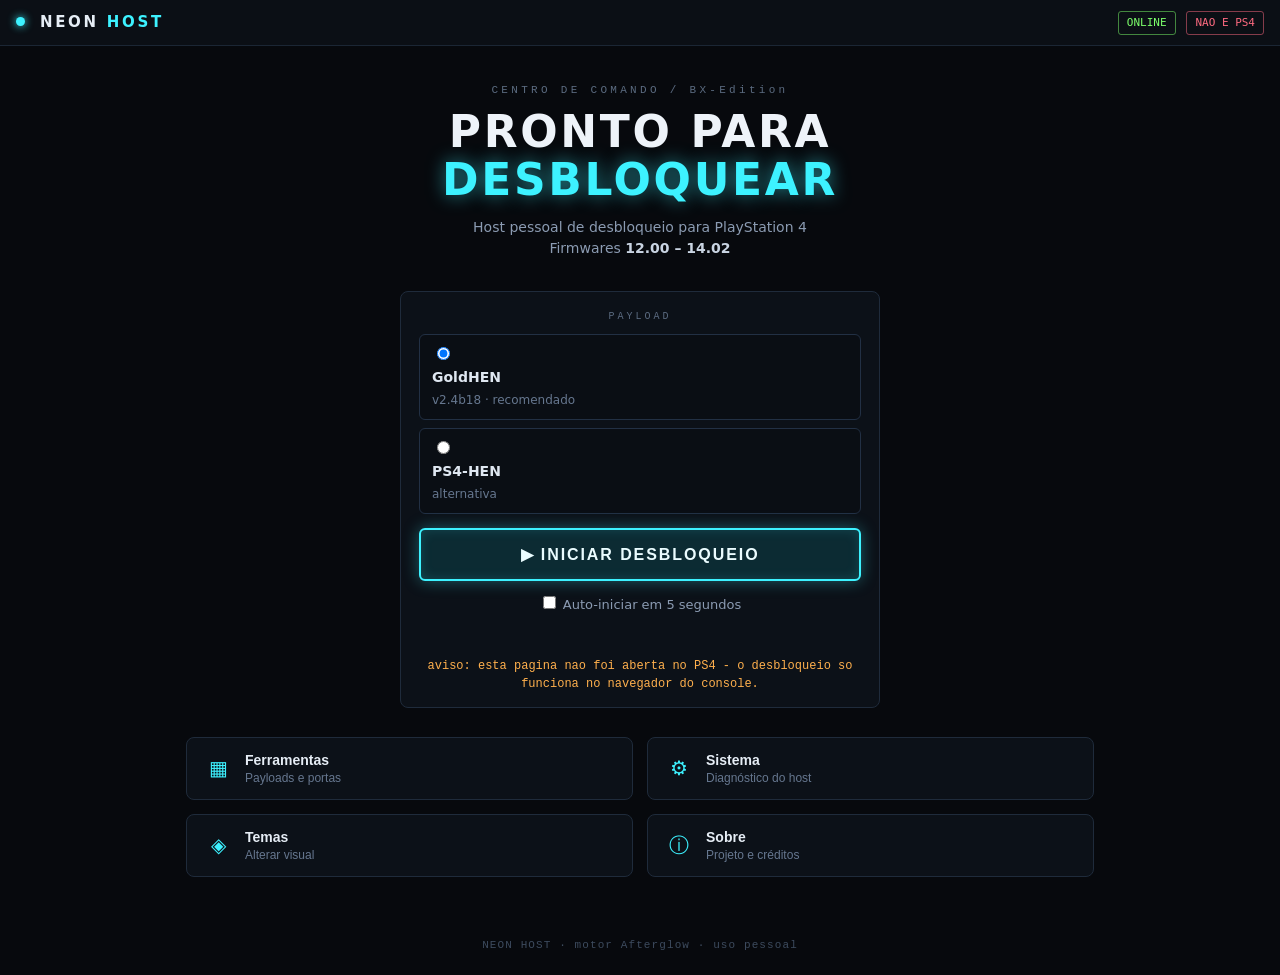
==== index.html @ 9de736a9 "NEON HOST: painel de desbloqueio PS4 (motor Afterglow, FW 12.00-14.02)" ====
<!doctype html>
<html lang="pt-BR" manifest="cache.appcache">
  <head>
    <meta charset="utf-8" />
    <meta name="viewport" content="width=device-width,initial-scale=1" />
    <title>NEON HOST — PS4</title>
    <link rel="icon" href="data:," />
    <link rel="stylesheet" href="dashboard.css" />
  </head>
  <body data-theme="neon">
    <!-- ================= TOPO ================= -->
    <header class="topbar">
      <div class="brand"><span class="dot"></span> NEON <b>HOST</b></div>
      <div class="badges">
        <span id="netBadge" class="badge">…</span>
        <span id="fwBadge" class="badge">…</span>
      </div>
    </header>

    <main id="main">
      <!-- ================= HOME ================= -->
      <section id="page-home" class="page active">
        <div class="hero">
          <p class="kicker">CENTRO DE COMANDO / BX-Edition</p>
          <h1>PRONTO PARA<br /><span class="glow">DESBLOQUEAR</span></h1>
          <p class="sub">Host pessoal de desbloqueio para PlayStation 4<br />Firmwares <b>12.00 &ndash; 14.02</b></p>
        </div>

        <div class="start-card">
          <p class="card-label">PAYLOAD</p>
          <div class="payload-pick">
            <label class="opt">
              <input type="radio" name="payload" value="goldhen" checked />
              <span class="opt-body"><b>GoldHEN</b><small>v2.4b18 &middot; recomendado</small></span>
            </label>
            <label class="opt">
              <input type="radio" name="payload" value="hen" />
              <span class="opt-body"><b>PS4-HEN</b><small>alternativa</small></span>
            </label>
          </div>

          <button id="startBtn" class="btn-start" type="button">&#9654; INICIAR DESBLOQUEIO</button>

          <label class="auto-line">
            <input type="checkbox" id="autoChk" />
            <span>Auto-iniciar em 5 segundos</span>
          </label>
          <p id="countdown" class="note"></p>
          <p id="cacheNote" class="note"></p>
          <p id="startWarn" class="note warn"></p>
        </div>

        <nav class="grid">
          <button class="tile" type="button" data-go="tools">
            <span class="tile-ico">&#9638;</span><span class="tile-txt"><b>Ferramentas</b><small>Payloads e portas</small></span>
          </button>
          <button class="tile" type="button" data-go="system">
            <span class="tile-ico">&#9881;</span><span class="tile-txt"><b>Sistema</b><small>Diagnóstico do host</small></span>
          </button>
          <button class="tile" type="button" data-go="theme">
            <span class="tile-ico">&#9672;</span><span class="tile-txt"><b>Temas</b><small>Alterar visual</small></span>
          </button>
          <button class="tile" type="button" data-go="about">
            <span class="tile-ico">&#9432;</span><span class="tile-txt"><b>Sobre</b><small>Projeto e créditos</small></span>
          </button>
        </nav>
      </section>

      <!-- ================= FERRAMENTAS ================= -->
      <section id="page-tools" class="page">
        <h2>Ferramentas</h2>
        <div class="list">
          <div class="item">
            <b>&#9654; Iniciar desbloqueio</b>
            <span>Roda a cadeia Afterglow e carrega o HEN escolhido</span>
          </div>
          <div class="item">
            <b>&#128274; Elf Loader &mdash; porta 9021</b>
            <span>Envio de payloads ELF pelo console (local)</span>
          </div>
          <div class="item">
            <b>&#128274; BinLoader &mdash; porta 9090</b>
            <span>Recurso de envio de binários do GoldHEN</span>
          </div>
          <div class="item">
            <b>&#128190; FTP &mdash; porta 2121</b>
            <span>Transferência de arquivos após ativar o GoldHEN</span>
          </div>
          <div class="item">
            <b>&#128230; Instalação de PKG</b>
            <span>Disponível em Configura&ccedil;&otilde;es &rarr; Debug do GoldHEN</span>
          </div>
        </div>
        <p class="hint">As portas s&atilde;o abertas <b>depois</b> que o HEN carrega com sucesso.</p>
        <button class="btn-back" type="button" data-go="home">&larr; Voltar</button>
      </section>

      <!-- ================= SISTEMA ================= -->
      <section id="page-system" class="page">
        <h2>Sistema &mdash; Diagn&oacute;stico</h2>
        <pre id="diag" class="diag">Carregando&hellip;</pre>
        <div class="row">
          <button id="diagRefresh" class="btn-small" type="button">Atualizar</button>
          <button id="diagCopy" class="btn-small" type="button">Copiar relat&oacute;rio</button>
        </div>
        <p class="hint">Relat&oacute;rio local: nada &eacute; enviado automaticamente.</p>
        <button class="btn-back" type="button" data-go="home">&larr; Voltar</button>
      </section>

      <!-- ================= TEMAS ================= -->
      <section id="page-theme" class="page">
        <h2>Temas</h2>
        <div class="theme-list">
          <button class="theme-btn t-neon" type="button" data-theme="neon">
            <span class="swatch"></span> Neon
          </button>
          <button class="theme-btn t-rubi" type="button" data-theme="rubi">
            <span class="swatch"></span> Rubi
          </button>
          <button class="theme-btn t-brasil" type="button" data-theme="brasil">
            <span class="swatch"></span> Brasil
          </button>
        </div>
        <button class="btn-back" type="button" data-go="home">&larr; Voltar</button>
      </section>

      <!-- ================= SOBRE ================= -->
      <section id="page-about" class="page">
        <h2>Sobre</h2>
        <div class="about">
          <p><b>NEON HOST</b> &mdash; painel pessoal de desbloqueio para PS4,
          constru&iacute;do sobre a cadeia de exploit <b>Afterglow</b>.</p>
          <ul class="credits">
            <li><b>Afterglow</b> (WebKit + kernel) &mdash; well0nez &amp; m0zz</li>
            <li><b>raw13g host</b> (base do jb) &mdash; raw13g</li>
            <li><b>GoldHEN</b> &mdash; SiSTRo e equipe</li>
            <li><b>PS4-HEN</b> &mdash; equipe HEN</li>
            <li><b>Licen&ccedil;a:</b> AGPL-3.0 (veja arquivo LICENSE)</li>
          </ul>
          <p class="hint">Uso pessoal no pr&oacute;prio console. N&atilde;o substitui
          o site oficial do Afterglow. Reiniciar o console desativa o
          desbloqueia (semi-tethered).</p>
        </div>
        <button class="btn-back" type="button" data-go="home">&larr; Voltar</button>
      </section>
    </main>

    <footer class="foot">NEON HOST &middot; motor Afterglow &middot; uso pessoal</footer>

    <script src="dashboard.js"></script>
  </body>
</html>
---- dashboard.css ----
/* NEON HOST — dashboard.css
 * Compatível com o WebKit antigo do navegador do PS4:
 * sem CSS Grid, sem flex gap, sem position sticky.
 * Temas por blocos direto (sem CSS custom properties, por seguranca). */

* { box-sizing: border-box; }

html, body {
  margin: 0;
  padding: 0;
  min-height: 100%;
  font: 15px/1.5 "Segoe UI", system-ui, -apple-system, sans-serif;
}

/* ============ TEMA: NEON (padrao) ============ */
body[data-theme="neon"]  { background: #07090d; color: #c9d4e2; }
body[data-theme="neon"]  .glow     { color: #3df2ff; text-shadow: 0 0 18px rgba(61,242,255,.55); }
body[data-theme="neon"]  .dot      { background: #3df2ff; box-shadow: 0 0 8px #3df2ff; }
body[data-theme="neon"]  .btn-start{ background: #0c2b33; border-color: #3df2ff; color: #eafcff;
                                     box-shadow: 0 0 16px rgba(61,242,255,.35), inset 0 0 12px rgba(61,242,255,.15); }
body[data-theme="neon"]  .btn-start:hover { background: #12414d; box-shadow: 0 0 26px rgba(61,242,255,.6); }
body[data-theme="neon"]  .tile:hover      { border-color: #3df2ff; box-shadow: 0 0 14px rgba(61,242,255,.3); }
body[data-theme="neon"]  .tile-ico        { color: #3df2ff; }
body[data-theme="neon"]  h2               { border-left-color: #3df2ff; }
body[data-theme="neon"]  .brand b         { color: #3df2ff; }
body[data-theme="neon"]  .badge.on        { color: #7cff6b; border-color: rgba(124,255,107,.5); }
body[data-theme="neon"]  .badge.fw        { color: #3df2ff; border-color: rgba(61,242,255,.5); }
body[data-theme="neon"]  .badge.bad       { color: #ff6b81; border-color: rgba(255,107,129,.5); }
body[data-theme="neon"]  .theme-btn.sel   { border-color: #3df2ff; color: #3df2ff; }
body[data-theme="neon"]  .t-neon  .swatch { background: #3df2ff; }

/* ============ TEMA: RUBI ============ */
body[data-theme="rubi"]  { background: #0d0709; color: #e2c9cf; }
body[data-theme="rubi"]  .glow     { color: #ff3d6e; text-shadow: 0 0 18px rgba(255,61,110,.55); }
body[data-theme="rubi"]  .dot      { background: #ff3d6e; box-shadow: 0 0 8px #ff3d6e; }
body[data-theme="rubi"]  .btn-start{ background: #33101c; border-color: #ff3d6e; color: #ffeef3;
                                     box-shadow: 0 0 16px rgba(255,61,110,.35), inset 0 0 12px rgba(255,61,110,.15); }
body[data-theme="rubi"]  .btn-start:hover { background: #4d1729; box-shadow: 0 0 26px rgba(255,61,110,.6); }
body[data-theme="rubi"]  .tile:hover      { border-color: #ff3d6e; box-shadow: 0 0 14px rgba(255,61,110,.3); }
body[data-theme="rubi"]  .tile-ico        { color: #ff3d6e; }
body[data-theme="rubi"]  h2               { border-left-color: #ff3d6e; }
body[data-theme="rubi"]  .brand b         { color: #ff3d6e; }
body[data-theme="rubi"]  .badge.on        { color: #7cff6b; border-color: rgba(124,255,107,.5); }
body[data-theme="rubi"]  .badge.fw        { color: #ff3d6e; border-color: rgba(255,61,110,.5); }
body[data-theme="rubi"]  .badge.bad       { color: #ffb04d; border-color: rgba(255,176,77,.5); }
body[data-theme="rubi"]  .theme-btn.sel   { border-color: #ff3d6e; color: #ff3d6e; }
body[data-theme="rubi"]  .t-rubi  .swatch { background: #ff3d6e; }

/* ============ TEMA: BRASIL ============ */
body[data-theme="brasil"] { background: #07100b; color: #cfe2d4; }
body[data-theme="brasil"] .glow     { color: #ffd23f; text-shadow: 0 0 18px rgba(255,210,63,.5); }
body[data-theme="brasil"] .dot      { background: #2ee56b; box-shadow: 0 0 8px #2ee56b; }
body[data-theme="brasil"] .btn-start{ background: #0f2e1a; border-color: #2ee56b; color: #eafff0;
                                     box-shadow: 0 0 16px rgba(46,229,107,.35), inset 0 0 12px rgba(46,229,107,.15); }
body[data-theme="brasil"] .btn-start:hover { background: #174726; box-shadow: 0 0 26px rgba(46,229,107,.6); }
body[data-theme="brasil"] .tile:hover      { border-color: #ffd23f; box-shadow: 0 0 14px rgba(255,210,63,.3); }
body[data-theme="brasil"] .tile-ico        { color: #ffd23f; }
body[data-theme="brasil"] h2               { border-left-color: #2ee56b; }
body[data-theme="brasil"] .brand b         { color: #ffd23f; }
body[data-theme="brasil"] .badge.on        { color: #7cff6b; border-color: rgba(124,255,107,.5); }
body[data-theme="brasil"] .badge.fw        { color: #ffd23f; border-color: rgba(255,210,63,.5); }
body[data-theme="brasil"] .badge.bad       { color: #ff6b81; border-color: rgba(255,107,129,.5); }
body[data-theme="brasil"] .theme-btn.sel   { border-color: #ffd23f; color: #ffd23f; }
body[data-theme="brasil"] .t-brasil .swatch { background: linear-gradient(135deg,#2ee56b 55%,#ffd23f 55%); }

/* ============ LAYOUT ============ */
.topbar {
  display: -webkit-flex;
  display: flex;
  -webkit-justify-content: space-between;
  justify-content: space-between;
  -webkit-align-items: center;
  align-items: center;
  padding: 10px 16px;
  border-bottom: 1px solid #1b2634;
  background: #0b0f15;
}
.brand {
  font-size: 15px;
  font-weight: 700;
  letter-spacing: .18em;
  color: #e6edf5;
}
.brand b { font-weight: 800; }
.dot {
  display: inline-block;
  width: 9px;
  height: 9px;
  margin-right: 7px;
  border-radius: 50%;
  vertical-align: 1px;
}
.badges { display: block; }
.badge {
  display: inline-block;
  margin-left: 6px;
  padding: 2px 8px;
  border: 1px solid #2a3648;
  border-radius: 3px;
  font: 11px/1.6 Consolas, "DejaVu Sans Mono", monospace;
  color: #7b8aa0;
}

#main { max-width: 940px; margin: 0 auto; padding: 22px 16px 40px; }

.page { display: none; }
.page.active { display: block; }

/* ============ HERO ============ */
.hero { text-align: center; padding: 14px 0 6px; }
.kicker {
  margin: 0 0 10px;
  font: 11px/1.5 Consolas, monospace;
  letter-spacing: .3em;
  color: #5b6b80;
}
.hero h1 {
  margin: 0;
  font-size: 44px;
  line-height: 1.08;
  font-weight: 800;
  letter-spacing: .06em;
  color: #eef3f9;
}
.glow { display: inline-block; }
.sub { margin: 14px 0 0; color: #8b9bb2; font-size: 14px; }
.sub b { color: #c9d4e2; }

/* ============ CARD DE INICIO ============ */
.start-card {
  margin: 26px auto 0;
  max-width: 480px;
  padding: 18px 18px 14px;
  border: 1px solid #1f2b3b;
  border-radius: 8px;
  background: #0c1118;
  text-align: center;
}
.card-label {
  margin: 0 0 10px;
  font: 10px/1.4 Consolas, monospace;
  letter-spacing: .3em;
  color: #5b6b80;
}
.payload-pick { margin-bottom: 14px; }
.opt {
  display: block;
  margin: 0 0 8px;
  padding: 9px 12px;
  border: 1px solid #223044;
  border-radius: 6px;
  background: #0a0e14;
  cursor: pointer;
  text-align: left;
}
.opt input { margin-right: 9px; }
.opt-body b { display: block; font-size: 14px; color: #dfe7f1; }
.opt-body small { color: #66778f; font-size: 12px; }
.opt:hover { border-color: #33465f; }

.btn-start {
  display: block;
  width: 100%;
  margin: 6px 0 12px;
  padding: 15px 10px;
  border: 2px solid #3df2ff;
  border-radius: 6px;
  font-size: 16px;
  font-weight: 800;
  letter-spacing: .12em;
  cursor: pointer;
  -webkit-transition: box-shadow .2s;
  transition: box-shadow .2s;
}
.auto-line {
  display: block;
  font-size: 13px;
  color: #8b9bb2;
  cursor: pointer;
}
.note {
  min-height: 1em;
  margin: 6px 0 0;
  font: 12px/1.5 Consolas, monospace;
  color: #7cff6b;
}
.note.warn { color: #ffb04d; }

/* ============ TILES ============ */
.grid {
  display: -webkit-flex;
  display: flex;
  -webkit-flex-wrap: wrap;
  flex-wrap: wrap;
  margin: 22px -7px 0;
}
.tile {
  -webkit-flex: 1 1 44%;
  flex: 1 1 44%;
  display: -webkit-flex;
  display: flex;
  -webkit-align-items: center;
  align-items: center;
  margin: 7px;
  padding: 14px;
  border: 1px solid #1f2b3b;
  border-radius: 8px;
  background: #0c1118;
  color: #c9d4e2;
  cursor: pointer;
  text-align: left;
  font-size: 15px;
}
.tile:hover { background: #10161f; }
.tile-ico {
  display: inline-block;
  width: 34px;
  margin-right: 10px;
  font-size: 20px;
  text-align: center;
}
.tile-txt b { display: block; font-size: 14px; color: #e6edf5; }
.tile-txt small { color: #66778f; font-size: 12px; }

/* ============ PAGINAS INTERNAS ============ */
.page h2 {
  margin: 4px 0 16px;
  padding-left: 12px;
  border-left: 4px solid #3df2ff;
  font-size: 22px;
  letter-spacing: .05em;
  color: #eef3f9;
}
.list { margin-bottom: 10px; }
.item {
  margin-bottom: 8px;
  padding: 11px 14px;
  border: 1px solid #1f2b3b;
  border-radius: 6px;
  background: #0c1118;
}
.item b { display: block; font-size: 14px; color: #dfe7f1; }
.item span { color: #66778f; font-size: 13px; }
.hint { color: #5b6b80; font-size: 12.5px; }
.hint b { color: #8b9bb2; }

.diag {
  margin: 0 0 12px;
  padding: 12px;
  border: 1px solid #1f2b3b;
  border-radius: 6px;
  background: #080b10;
  color: #9fd7b4;
  font: 12px/1.6 Consolas, "DejaVu Sans Mono", monospace;
  white-space: pre-wrap;
  word-break: break-all;
}
.row { margin-bottom: 10px; }
.btn-small {
  margin-right: 8px;
  padding: 7px 14px;
  border: 1px solid #2a3648;
  border-radius: 5px;
  background: #10161f;
  color: #c9d4e2;
  font-size: 13px;
  cursor: pointer;
}
.btn-small:hover { border-color: #3df2ff; }

.btn-back {
  margin-top: 8px;
  padding: 9px 18px;
  border: 1px solid #2a3648;
  border-radius: 5px;
  background: #10161f;
  color: #c9d4e2;
  font-size: 14px;
  cursor: pointer;
}
.btn-back:hover { border-color: #3df2ff; }

/* ============ TEMAS ============ */
.theme-list { margin-bottom: 8px; }
.theme-btn {
  display: block;
  width: 100%;
  max-width: 340px;
  margin: 0 0 10px;
  padding: 12px 14px;
  border: 1px solid #223044;
  border-radius: 6px;
  background: #0c1118;
  color: #c9d4e2;
  font-size: 15px;
  text-align: left;
  cursor: pointer;
}
.theme-btn .swatch {
  display: inline-block;
  width: 18px;
  height: 18px;
  margin-right: 10px;
  border-radius: 50%;
  vertical-align: -4px;
  background: #3df2ff;
}
.t-rubi  .swatch { background: #ff3d6e; }
.theme-btn:hover { border-color: #33465f; }

/* ============ SOBRE ============ */
.about p { color: #8b9bb2; }
.about b { color: #dfe7f1; }
.credits {
  margin: 10px 0;
  padding-left: 20px;
  color: #8b9bb2;
  font-size: 14px;
}
.credits li { margin-bottom: 5px; }
.credits b { color: #dfe7f1; }

/* ============ RODAPE ============ */
.foot {
  padding: 14px 0 22px;
  text-align: center;
  font: 11px/1.4 Consolas, monospace;
  letter-spacing: .1em;
  color: #3d4b5e;
}

/* Pequenos ajustes de tela */
@media (max-width: 560px) {
  .hero h1 { font-size: 32px; }
  .tile { -webkit-flex: 1 1 90%; flex: 1 1 90%; }
}
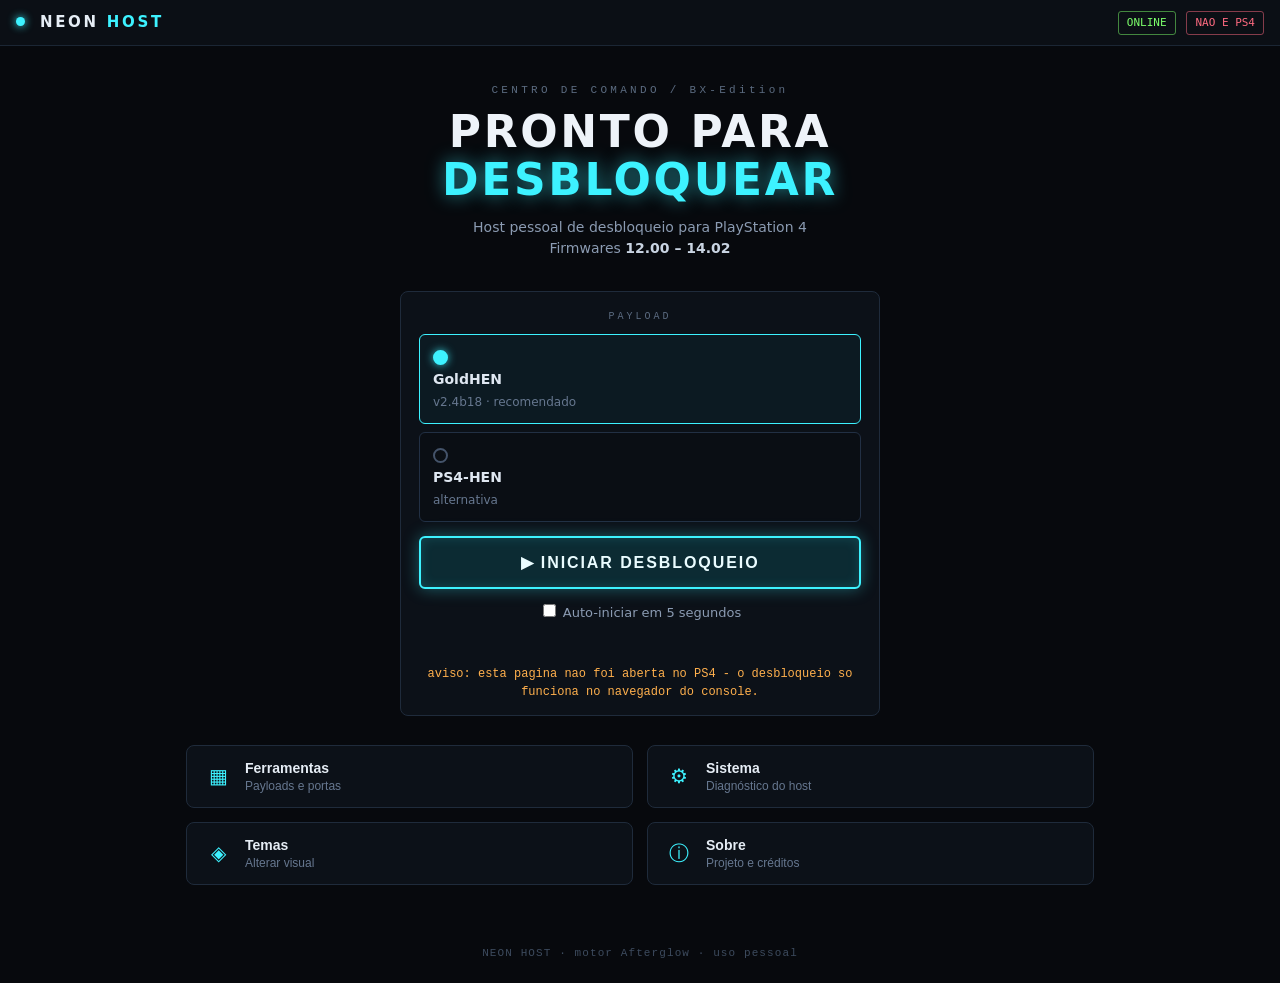
==== commit 0f3ef02b: "fix: troca radio por botoes na selecao de payload (PS4 browser nao atualiza radio)" ====
--- a/index.html
+++ b/index.html
@@ -29,14 +29,14 @@
         <div class="start-card">
           <p class="card-label">PAYLOAD</p>
           <div class="payload-pick">
-            <label class="opt">
-              <input type="radio" name="payload" value="goldhen" checked />
+            <button type="button" class="opt sel" data-payload="goldhen">
+              <span class="opt-dot"></span>
               <span class="opt-body"><b>GoldHEN</b><small>v2.4b18 &middot; recomendado</small></span>
-            </label>
-            <label class="opt">
-              <input type="radio" name="payload" value="hen" />
+            </button>
+            <button type="button" class="opt" data-payload="hen">
+              <span class="opt-dot"></span>
               <span class="opt-body"><b>PS4-HEN</b><small>alternativa</small></span>
-            </label>
+            </button>
           </div>
 
           <button id="startBtn" class="btn-start" type="button">&#9654; INICIAR DESBLOQUEIO</button>
--- a/dashboard.css
+++ b/dashboard.css
@@ -145,18 +145,39 @@
 .payload-pick { margin-bottom: 14px; }
 .opt {
   display: block;
+  width: 100%;
   margin: 0 0 8px;
-  padding: 9px 12px;
+  padding: 11px 13px;
   border: 1px solid #223044;
   border-radius: 6px;
   background: #0a0e14;
+  color: #c9d4e2;
+  font: inherit;
   cursor: pointer;
   text-align: left;
 }
-.opt input { margin-right: 9px; }
+/* bolinha indicadora (substitui o radio, que nao funciona bem no PS4) */
+.opt-dot {
+  display: inline-block;
+  width: 15px;
+  height: 15px;
+  margin-right: 11px;
+  border: 2px solid #44536a;
+  border-radius: 50%;
+  vertical-align: -3px;
+  background: #0a0e14;
+}
 .opt-body b { display: block; font-size: 14px; color: #dfe7f1; }
 .opt-body small { color: #66778f; font-size: 12px; }
 .opt:hover { border-color: #33465f; }
+.opt:focus { outline: 2px solid #7b8aa0; outline-offset: 1px; }
+/* estado SELECIONADO — cor por tema (blocos direto, sem custom properties) */
+body[data-theme="neon"]  .opt.sel { border-color: #3df2ff; background: #0c1a22; }
+body[data-theme="neon"]  .opt.sel .opt-dot { background: #3df2ff; border-color: #3df2ff; box-shadow: 0 0 9px rgba(61,242,255,.8); }
+body[data-theme="rubi"]  .opt.sel { border-color: #ff3d6e; background: #1f0d14; }
+body[data-theme="rubi"]  .opt.sel .opt-dot { background: #ff3d6e; border-color: #ff3d6e; box-shadow: 0 0 9px rgba(255,61,110,.8); }
+body[data-theme="brasil"] .opt.sel { border-color: #2ee56b; background: #0c1c12; }
+body[data-theme="brasil"] .opt.sel .opt-dot { background: #2ee56b; border-color: #2ee56b; box-shadow: 0 0 9px rgba(46,229,107,.8); }
 
 .btn-start {
   display: block;
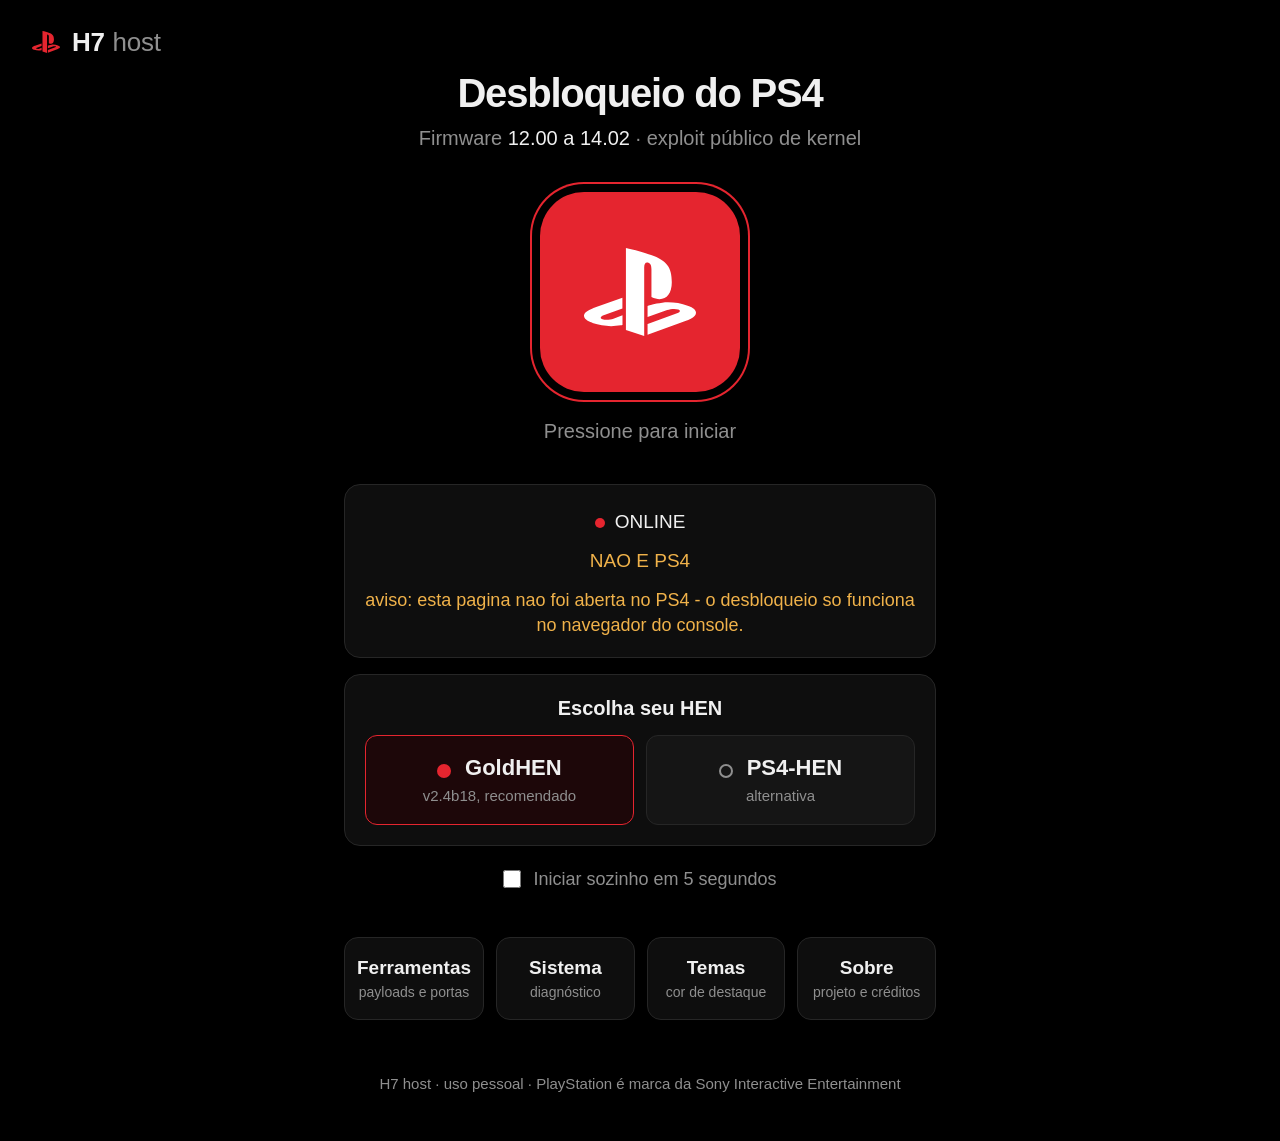
==== commit 48c69195: "feat: nova home H7 host (preto/vermelho, estilo PS) + ajustes de tema e tela de execucao" ====
--- a/index.html
+++ b/index.html
@@ -3,149 +3,288 @@
   <head>
     <meta charset="utf-8" />
     <meta name="viewport" content="width=device-width,initial-scale=1" />
-    <title>NEON HOST — PS4</title>
+    <title>H7 host</title>
     <link rel="icon" href="data:," />
-    <link rel="stylesheet" href="dashboard.css" />
+    <style>
+      /* H7 host. Preto, vermelho, sem brilho nem degrade. Sem grid, gap, clamp ou animacao (navegador do PS4). */
+      body, body[data-theme="neon"]  { --text:#f0f0f0; --muted:#8f8f8f; --line:#262626; --surface:#0e0e0e; --raise:#151515; --accent:#e5252f; --tint:#1d0709; --ink:#ffffff; --warn:#f0b24a; }
+      body[data-theme="rubi"]        { --accent:#d6143c; --tint:#200711; }
+      body[data-theme="brasil"]      { --accent:#19b35a; --tint:#05170d; }
+
+      html, html body { background:#000; }
+      html body {
+        margin:0; color:var(--text);
+        font:400 22px/1.5 Helvetica,Arial,sans-serif;
+        -webkit-font-smoothing:antialiased;
+      }
+      html body * { box-sizing:border-box; }
+      html body button { font-family:inherit; cursor:pointer; }
+      html body button:focus, html body input:focus { outline:3px solid var(--text); outline-offset:4px; }
+
+      /* logo PlayStation (Simple Icons, CC0), pintado com a cor do texto */
+      .ps { display:inline-block; background-color:currentColor; -webkit-mask:url("data:image/svg+xml,%3Csvg xmlns='http://www.w3.org/2000/svg' viewBox='0 0 24 24'%3E%3Cpath d='M8.984 2.596v17.547l3.915 1.261V6.688c0-.69.304-1.151.794-.991.636.18.76.814.76 1.505v5.875c2.441 1.193 4.362-.002 4.362-3.152 0-3.237-1.126-4.675-4.438-5.827-1.307-.448-3.728-1.186-5.39-1.502zm4.656 16.241l6.296-2.275c.715-.258.826-.625.246-.818-.586-.192-1.637-.139-2.357.123l-4.205 1.5V14.98l.24-.085s1.201-.42 2.913-.615c1.696-.18 3.785.03 5.437.661 1.848.601 2.04 1.472 1.576 2.072-.465.6-1.622 1.036-1.622 1.036l-8.544 3.107V18.86zM1.807 18.6c-1.9-.545-2.214-1.668-1.352-2.32.801-.586 2.16-1.052 2.16-1.052l5.615-2.013v2.313L4.205 17c-.705.271-.825.632-.239.826.586.195 1.637.15 2.343-.12L8.247 17v2.074c-.12.03-.256.044-.39.073-1.939.331-3.996.196-6.038-.479z'/%3E%3C/svg%3E") center/contain no-repeat; mask:url("data:image/svg+xml,%3Csvg xmlns='http://www.w3.org/2000/svg' viewBox='0 0 24 24'%3E%3Cpath d='M8.984 2.596v17.547l3.915 1.261V6.688c0-.69.304-1.151.794-.991.636.18.76.814.76 1.505v5.875c2.441 1.193 4.362-.002 4.362-3.152 0-3.237-1.126-4.675-4.438-5.827-1.307-.448-3.728-1.186-5.39-1.502zm4.656 16.241l6.296-2.275c.715-.258.826-.625.246-.818-.586-.192-1.637-.139-2.357.123l-4.205 1.5V14.98l.24-.085s1.201-.42 2.913-.615c1.696-.18 3.785.03 5.437.661 1.848.601 2.04 1.472 1.576 2.072-.465.6-1.622 1.036-1.622 1.036l-8.544 3.107V18.86zM1.807 18.6c-1.9-.545-2.214-1.668-1.352-2.32.801-.586 2.16-1.052 2.16-1.052l5.615-2.013v2.313L4.205 17c-.705.271-.825.632-.239.826.586.195 1.637.15 2.343-.12L8.247 17v2.074c-.12.03-.256.044-.39.073-1.939.331-3.996.196-6.038-.479z'/%3E%3C/svg%3E") center/contain no-repeat; }
+
+      /* canto */
+      html body .topbar { display:flex; align-items:center; padding:28px 32px 0; background:none; border:0; }
+      html body .brand { display:flex; align-items:center; font:400 26px/1 Helvetica,Arial,sans-serif; letter-spacing:-.01em; color:var(--muted); }
+      html body .brand b { font-weight:800; color:var(--text); margin-right:.3em; }
+      html body .brand .ps { width:28px; height:28px; margin-right:12px; color:var(--accent); }
+      html body .dot { display:none; }
+
+      /* colunas */
+      html body main { max-width:640px; margin:0 auto; padding:16px 24px 16px; }
+      html body .page { display:none; }
+      html body .page.active { display:block; }
+      html body #page-home { text-align:center; }
+
+      html body .hero { margin:0 0 40px; padding:0; text-align:center; }
+      html body .hero h1 {
+        margin:0 0 10px; font:800 40px/1.05 Helvetica,Arial,sans-serif; letter-spacing:-.03em;
+        text-transform:none; color:var(--text); text-shadow:none;
+      }
+      html body .sub { margin:0; color:var(--muted); font:400 20px/1.4 Helvetica,Arial,sans-serif; text-align:center; }
+      html body .sub b { color:var(--text); font-weight:400; }
+
+      /* botao de iniciar: so o logo */
+      html body .start-card { max-width:none; margin:0; padding:0; background:none; border:0; border-radius:0; text-align:center; }
+      html body .btn-start {
+        display:block; position:relative; width:200px; height:200px; margin:10px auto 0; padding:0;
+        background:var(--accent); border:0; border-radius:44px; box-shadow:0 0 0 8px #000, 0 0 0 10px var(--accent); text-shadow:none;
+        font-size:0; line-height:0; color:transparent; letter-spacing:0;
+      }
+      html body .btn-start::before {
+        content:""; position:absolute; left:50%; top:50%; width:112px; height:112px; margin:-56px 0 0 -56px;
+        background-color:var(--ink); -webkit-mask:url("data:image/svg+xml,%3Csvg xmlns='http://www.w3.org/2000/svg' viewBox='0 0 24 24'%3E%3Cpath d='M8.984 2.596v17.547l3.915 1.261V6.688c0-.69.304-1.151.794-.991.636.18.76.814.76 1.505v5.875c2.441 1.193 4.362-.002 4.362-3.152 0-3.237-1.126-4.675-4.438-5.827-1.307-.448-3.728-1.186-5.39-1.502zm4.656 16.241l6.296-2.275c.715-.258.826-.625.246-.818-.586-.192-1.637-.139-2.357.123l-4.205 1.5V14.98l.24-.085s1.201-.42 2.913-.615c1.696-.18 3.785.03 5.437.661 1.848.601 2.04 1.472 1.576 2.072-.465.6-1.622 1.036-1.622 1.036l-8.544 3.107V18.86zM1.807 18.6c-1.9-.545-2.214-1.668-1.352-2.32.801-.586 2.16-1.052 2.16-1.052l5.615-2.013v2.313L4.205 17c-.705.271-.825.632-.239.826.586.195 1.637.15 2.343-.12L8.247 17v2.074c-.12.03-.256.044-.39.073-1.939.331-3.996.196-6.038-.479z'/%3E%3C/svg%3E") center/contain no-repeat; mask:url("data:image/svg+xml,%3Csvg xmlns='http://www.w3.org/2000/svg' viewBox='0 0 24 24'%3E%3Cpath d='M8.984 2.596v17.547l3.915 1.261V6.688c0-.69.304-1.151.794-.991.636.18.76.814.76 1.505v5.875c2.441 1.193 4.362-.002 4.362-3.152 0-3.237-1.126-4.675-4.438-5.827-1.307-.448-3.728-1.186-5.39-1.502zm4.656 16.241l6.296-2.275c.715-.258.826-.625.246-.818-.586-.192-1.637-.139-2.357.123l-4.205 1.5V14.98l.24-.085s1.201-.42 2.913-.615c1.696-.18 3.785.03 5.437.661 1.848.601 2.04 1.472 1.576 2.072-.465.6-1.622 1.036-1.622 1.036l-8.544 3.107V18.86zM1.807 18.6c-1.9-.545-2.214-1.668-1.352-2.32.801-.586 2.16-1.052 2.16-1.052l5.615-2.013v2.313L4.205 17c-.705.271-.825.632-.239.826.586.195 1.637.15 2.343-.12L8.247 17v2.074c-.12.03-.256.044-.39.073-1.939.331-3.996.196-6.038-.479z'/%3E%3C/svg%3E") center/contain no-repeat;
+      }
+      html body .btn-start::after { content:none; animation:none; }
+      html body .btn-start:hover { background:var(--accent); }
+      html body .btn-start:disabled { opacity:.5; cursor:default; }
+      html body .caption { margin:26px 0 40px; color:var(--muted); font:400 20px/1.3 Helvetica,Arial,sans-serif; }
+
+      /* estado */
+      html body .status { margin:0 0 16px; padding:18px 20px; background:var(--surface); border:1px solid var(--line); border-radius:16px; text-align:center; }
+      html body .badges { display:block; }
+      html body .badge {
+        display:block; margin:0; padding:6px 0; border:0; border-radius:0; background:none;
+        color:var(--muted); font:400 19px/1.4 Helvetica,Arial,sans-serif; letter-spacing:0; text-transform:none;
+      }
+      html body .badge.on, html body .badge.fw { background:none !important; color:var(--text) !important; border-color:transparent !important; }
+      html body .badge.on::before, html body .badge.fw::before {
+        content:""; display:inline-block; width:10px; height:10px; margin-right:10px; border-radius:50%; background:var(--accent);
+      }
+      html body .badge.bad { color:var(--warn) !important; border-color:transparent !important; }
+      html body .note { margin:8px 0 0; color:var(--text); font:400 18px/1.4 Helvetica,Arial,sans-serif; }
+      html body .note:empty { display:none; }
+      html body .note.warn { color:var(--warn); }
+
+      /* payload */
+      html body .payload { margin:0 0 16px; padding:20px 14px 14px; background:var(--surface); border:1px solid var(--line); border-radius:16px; }
+      html body .card-label { margin:0 0 14px; color:var(--text); font:700 20px/1.3 Helvetica,Arial,sans-serif; letter-spacing:0; text-align:center; text-transform:none; }
+      html body .payload-pick { display:-webkit-flex; display:flex; margin:0; }
+      html body .opt {
+        display:block; -webkit-flex:1 1 0; flex:1 1 0; margin:0 6px 6px; padding:18px 12px; text-align:center;
+        background:var(--raise); color:var(--text); border:1px solid var(--line); border-radius:12px; box-shadow:none;
+      }
+      html body .opt:hover { background:var(--raise); border-color:var(--muted); }
+      html body .opt.sel { background:var(--tint) !important; border-color:var(--accent) !important; box-shadow:none !important; }
+      html body .opt-dot {
+        display:inline-block; vertical-align:middle; width:14px; height:14px; margin:0 10px 0 0; border:2px solid var(--muted); border-radius:50%;
+        background:none; box-shadow:none;
+      }
+      html body .opt.sel .opt-dot { border-color:var(--accent) !important; background:var(--accent) !important; box-shadow:none !important; }
+      html body .opt-body { display:inline; }
+      html body .opt-body b { display:inline; font:700 22px/1.3 Helvetica,Arial,sans-serif; color:var(--text); }
+      html body .opt-body b::before, html body .opt:not(.sel) .opt-body b::before { content:none; }
+      html body .opt-body small { display:block; margin-top:4px; color:var(--muted); font:400 15px/1.3 Helvetica,Arial,sans-serif; }
+
+      html body .auto-line { display:-webkit-flex; display:flex; -webkit-align-items:center; align-items:center; -webkit-justify-content:center; justify-content:center; margin-top:22px; color:var(--muted); font:400 18px/1.3 Helvetica,Arial,sans-serif; }
+      html body .auto-line input { width:18px; height:18px; margin:0 12px 0 0; }
+
+      /* menu */
+      html body .grid { display:-webkit-flex; display:flex; -webkit-flex-wrap:wrap; flex-wrap:wrap; -webkit-justify-content:center; justify-content:center; margin:40px -6px 0; }
+      html body .tile {
+        display:block; -webkit-flex:1 1 130px; flex:1 1 130px; margin:6px; padding:18px 12px; text-align:center;
+        background:var(--surface); color:var(--text); border:1px solid var(--line); border-radius:14px; box-shadow:none;
+      }
+      html body .tile:hover, html body .tile:focus { background:var(--surface); border-color:var(--accent); }
+      html body .tile-ico { display:none; }
+      html body .tile-txt { display:block; }
+      html body .tile-txt b { display:block; color:var(--text); font:700 19px/1.3 Helvetica,Arial,sans-serif; }
+      html body .tile-txt small { display:block; margin-top:2px; color:var(--muted); font:400 14px/1.3 Helvetica,Arial,sans-serif; }
+
+      /* subpaginas */
+      html body .page h2 { margin:24px 0 28px; padding:0; border:0 !important; color:var(--text) !important; font:800 38px/1.1 Helvetica,Arial,sans-serif; letter-spacing:-.025em; }
+      html body .list { margin:0; background:var(--surface); border:1px solid var(--line); border-radius:16px; }
+      html body .item { padding:16px 20px; border-bottom:1px solid var(--line); background:none; }
+      html body .item:last-child { border-bottom:0; }
+      html body .item b { display:block; color:var(--text); font:700 21px/1.35 Helvetica,Arial,sans-serif; }
+      html body .item span { display:block; color:var(--muted); font:400 17px/1.4 Helvetica,Arial,sans-serif; }
+      html body .hint { max-width:60ch; margin:24px 0 0; color:var(--muted); font:400 17px/1.5 Helvetica,Arial,sans-serif; }
+      html body .hint b { color:var(--text); font-weight:700; }
+
+      html body .diag {
+        margin:0 0 20px; padding:18px; max-height:50vh; overflow:auto; white-space:pre-wrap;
+        background:var(--surface); color:var(--text); border:1px solid var(--line); border-radius:16px;
+        font:400 16px/1.55 Consolas,"DejaVu Sans Mono","Courier New",monospace;
+      }
+      html body .row { display:-webkit-flex; display:flex; -webkit-flex-wrap:wrap; flex-wrap:wrap; }
+      html body .btn-small {
+        margin:0 12px 12px 0; padding:12px 22px; background:var(--raise); color:var(--text);
+        border:1px solid var(--line); border-radius:10px; font:400 18px/1.2 Helvetica,Arial,sans-serif;
+      }
+      html body .btn-small:hover { border-color:var(--accent); }
+
+      html body .btn-back {
+        display:inline-block; margin-top:40px; padding:10px 0; background:none; border:0; border-radius:0;
+        color:var(--muted); font:400 19px/1.2 Helvetica,Arial,sans-serif;
+      }
+      html body .btn-back::before { content:"\2190\00a0\00a0"; }
+      html body .btn-back:hover { color:var(--text); text-decoration:underline; }
+
+      html body .theme-list { background:var(--surface); border:1px solid var(--line); border-radius:16px; }
+      html body .theme-btn {
+        display:-webkit-flex; display:flex; -webkit-align-items:center; align-items:center; width:100%; margin:0; padding:18px 20px; text-align:left;
+        background:none; color:var(--text); border:0; border-bottom:1px solid var(--line); border-radius:0;
+        font:700 21px/1.2 Helvetica,Arial,sans-serif;
+      }
+      html body .theme-btn:last-child { border-bottom:0; }
+      html body .theme-btn.sel::after { content:"ativo"; margin-left:auto; color:var(--muted); font:400 17px/1 Helvetica,Arial,sans-serif; }
+      html body .swatch { -webkit-flex:none; flex:none; width:18px; height:18px; margin-right:16px; border:0; border-radius:50%; }
+      html body .t-neon .swatch { background:#e5252f; }
+      html body .t-rubi .swatch { background:#d6143c; }
+      html body .t-brasil .swatch { background:#19b35a; }
+
+      html body .about p { max-width:60ch; margin:0 0 20px; }
+      html body .credits { margin:0 0 8px; padding:0; list-style:none; background:var(--surface); border:1px solid var(--line); border-radius:16px; }
+      html body .credits li { padding:14px 20px; border-bottom:1px solid var(--line); color:var(--muted); font-size:18px; }
+      html body .credits li:last-child { border-bottom:0; }
+      html body .credits li b { color:var(--text); font-weight:700; }
+
+      html body .foot { max-width:640px; margin:0 auto; padding:32px 24px 48px; text-align:center; color:var(--muted); font:400 15px/1.3 Helvetica,Arial,sans-serif; }
+
+      @media (max-width:560px) {
+        html body { font-size:18px; }
+        html body .hero h1 { font-size:32px; }
+        html body .payload-pick { display:block; }
+        html body .opt { margin:0 0 8px; }
+        html body .page h2 { font-size:30px; }
+      }
+    </style>
   </head>
   <body data-theme="neon">
-    <!-- ================= TOPO ================= -->
     <header class="topbar">
-      <div class="brand"><span class="dot"></span> NEON <b>HOST</b></div>
-      <div class="badges">
-        <span id="netBadge" class="badge">…</span>
-        <span id="fwBadge" class="badge">…</span>
-      </div>
+      <div class="brand"><i class="ps"></i><b>H7</b>host</div>
     </header>
 
     <main id="main">
-      <!-- ================= HOME ================= -->
       <section id="page-home" class="page active">
         <div class="hero">
-          <p class="kicker">CENTRO DE COMANDO / BX-Edition</p>
-          <h1>PRONTO PARA<br /><span class="glow">DESBLOQUEAR</span></h1>
-          <p class="sub">Host pessoal de desbloqueio para PlayStation 4<br />Firmwares <b>12.00 &ndash; 14.02</b></p>
+          <h1>Desbloqueio do PS4</h1>
+          <p class="sub">Firmware <b>12.00 a 14.02</b> &middot; exploit p&uacute;blico de kernel</p>
         </div>
 
         <div class="start-card">
-          <p class="card-label">PAYLOAD</p>
-          <div class="payload-pick">
-            <button type="button" class="opt sel" data-payload="goldhen">
-              <span class="opt-dot"></span>
-              <span class="opt-body"><b>GoldHEN</b><small>v2.4b18 &middot; recomendado</small></span>
-            </button>
-            <button type="button" class="opt" data-payload="hen">
-              <span class="opt-dot"></span>
-              <span class="opt-body"><b>PS4-HEN</b><small>alternativa</small></span>
-            </button>
+          <button id="startBtn" class="btn-start" type="button" aria-label="Iniciar desbloqueio">Iniciar</button>
+          <p class="caption">Pressione para iniciar</p>
+
+          <div class="status">
+            <div class="badges">
+              <span id="netBadge" class="badge">&hellip;</span>
+              <span id="fwBadge" class="badge">&hellip;</span>
+            </div>
+            <p id="countdown" class="note"></p>
+            <p id="cacheNote" class="note"></p>
+            <p id="startWarn" class="note warn"></p>
           </div>
 
-          <button id="startBtn" class="btn-start" type="button">&#9654; INICIAR DESBLOQUEIO</button>
+          <div class="payload">
+            <p class="card-label">Escolha seu HEN</p>
+            <div class="payload-pick">
+              <button type="button" class="opt sel" data-payload="goldhen">
+                <span class="opt-dot"></span>
+                <span class="opt-body"><b>GoldHEN</b><small>v2.4b18, recomendado</small></span>
+              </button>
+              <button type="button" class="opt" data-payload="hen">
+                <span class="opt-dot"></span>
+                <span class="opt-body"><b>PS4-HEN</b><small>alternativa</small></span>
+              </button>
+            </div>
+          </div>
 
           <label class="auto-line">
             <input type="checkbox" id="autoChk" />
-            <span>Auto-iniciar em 5 segundos</span>
+            <span>Iniciar sozinho em 5 segundos</span>
           </label>
-          <p id="countdown" class="note"></p>
-          <p id="cacheNote" class="note"></p>
-          <p id="startWarn" class="note warn"></p>
         </div>
 
         <nav class="grid">
           <button class="tile" type="button" data-go="tools">
-            <span class="tile-ico">&#9638;</span><span class="tile-txt"><b>Ferramentas</b><small>Payloads e portas</small></span>
+            <span class="tile-txt"><b>Ferramentas</b><small>payloads e portas</small></span>
           </button>
           <button class="tile" type="button" data-go="system">
-            <span class="tile-ico">&#9881;</span><span class="tile-txt"><b>Sistema</b><small>Diagnóstico do host</small></span>
+            <span class="tile-txt"><b>Sistema</b><small>diagn&oacute;stico</small></span>
           </button>
           <button class="tile" type="button" data-go="theme">
-            <span class="tile-ico">&#9672;</span><span class="tile-txt"><b>Temas</b><small>Alterar visual</small></span>
+            <span class="tile-txt"><b>Temas</b><small>cor de destaque</small></span>
           </button>
           <button class="tile" type="button" data-go="about">
-            <span class="tile-ico">&#9432;</span><span class="tile-txt"><b>Sobre</b><small>Projeto e créditos</small></span>
+            <span class="tile-txt"><b>Sobre</b><small>projeto e cr&eacute;ditos</small></span>
           </button>
         </nav>
       </section>
 
-      <!-- ================= FERRAMENTAS ================= -->
       <section id="page-tools" class="page">
         <h2>Ferramentas</h2>
         <div class="list">
-          <div class="item">
-            <b>&#9654; Iniciar desbloqueio</b>
-            <span>Roda a cadeia Afterglow e carrega o HEN escolhido</span>
-          </div>
-          <div class="item">
-            <b>&#128274; Elf Loader &mdash; porta 9021</b>
-            <span>Envio de payloads ELF pelo console (local)</span>
-          </div>
-          <div class="item">
-            <b>&#128274; BinLoader &mdash; porta 9090</b>
-            <span>Recurso de envio de binários do GoldHEN</span>
-          </div>
-          <div class="item">
-            <b>&#128190; FTP &mdash; porta 2121</b>
-            <span>Transferência de arquivos após ativar o GoldHEN</span>
-          </div>
-          <div class="item">
-            <b>&#128230; Instalação de PKG</b>
-            <span>Disponível em Configura&ccedil;&otilde;es &rarr; Debug do GoldHEN</span>
-          </div>
-        </div>
-        <p class="hint">As portas s&atilde;o abertas <b>depois</b> que o HEN carrega com sucesso.</p>
-        <button class="btn-back" type="button" data-go="home">&larr; Voltar</button>
-      </section>
-
-      <!-- ================= SISTEMA ================= -->
+          <div class="item"><b>Iniciar</b><span>Roda a cadeia de desbloqueio e carrega o HEN escolhido</span></div>
+          <div class="item"><b>Elf Loader, porta 9021</b><span>Envio de payloads ELF pelo console (local)</span></div>
+          <div class="item"><b>BinLoader, porta 9090</b><span>Envio de bin&aacute;rios pelo GoldHEN</span></div>
+          <div class="item"><b>FTP, porta 2121</b><span>Transfer&ecirc;ncia de arquivos depois de ativar o GoldHEN</span></div>
+          <div class="item"><b>Instala&ccedil;&atilde;o de PKG</b><span>Em Configura&ccedil;&otilde;es, Debug do GoldHEN</span></div>
+        </div>
+        <p class="hint">As portas s&oacute; abrem <b>depois</b> que o HEN carrega com sucesso.</p>
+        <button class="btn-back" type="button" data-go="home">Voltar</button>
+      </section>
+
       <section id="page-system" class="page">
-        <h2>Sistema &mdash; Diagn&oacute;stico</h2>
+        <h2>Sistema</h2>
         <pre id="diag" class="diag">Carregando&hellip;</pre>
         <div class="row">
           <button id="diagRefresh" class="btn-small" type="button">Atualizar</button>
           <button id="diagCopy" class="btn-small" type="button">Copiar relat&oacute;rio</button>
         </div>
-        <p class="hint">Relat&oacute;rio local: nada &eacute; enviado automaticamente.</p>
-        <button class="btn-back" type="button" data-go="home">&larr; Voltar</button>
-      </section>
-
-      <!-- ================= TEMAS ================= -->
+        <p class="hint">O relat&oacute;rio fica no aparelho. Nada &eacute; enviado automaticamente.</p>
+        <button class="btn-back" type="button" data-go="home">Voltar</button>
+      </section>
+
       <section id="page-theme" class="page">
         <h2>Temas</h2>
         <div class="theme-list">
-          <button class="theme-btn t-neon" type="button" data-theme="neon">
-            <span class="swatch"></span> Neon
-          </button>
-          <button class="theme-btn t-rubi" type="button" data-theme="rubi">
-            <span class="swatch"></span> Rubi
-          </button>
-          <button class="theme-btn t-brasil" type="button" data-theme="brasil">
-            <span class="swatch"></span> Brasil
-          </button>
-        </div>
-        <button class="btn-back" type="button" data-go="home">&larr; Voltar</button>
-      </section>
-
-      <!-- ================= SOBRE ================= -->
+          <button class="theme-btn t-neon sel" type="button" data-theme="neon"><span class="swatch"></span>Neon</button>
+          <button class="theme-btn t-rubi" type="button" data-theme="rubi"><span class="swatch"></span>Rubi</button>
+          <button class="theme-btn t-brasil" type="button" data-theme="brasil"><span class="swatch"></span>Brasil</button>
+        </div>
+        <button class="btn-back" type="button" data-go="home">Voltar</button>
+      </section>
+
       <section id="page-about" class="page">
         <h2>Sobre</h2>
         <div class="about">
-          <p><b>NEON HOST</b> &mdash; painel pessoal de desbloqueio para PS4,
-          constru&iacute;do sobre a cadeia de exploit <b>Afterglow</b>.</p>
+          <p><b>H7 host</b> &eacute; um painel pessoal de desbloqueio para PS4, constru&iacute;do sobre um exploit p&uacute;blico de kernel para o navegador do console.</p>
           <ul class="credits">
-            <li><b>Afterglow</b> (WebKit + kernel) &mdash; well0nez &amp; m0zz</li>
-            <li><b>raw13g host</b> (base do jb) &mdash; raw13g</li>
-            <li><b>GoldHEN</b> &mdash; SiSTRo e equipe</li>
-            <li><b>PS4-HEN</b> &mdash; equipe HEN</li>
-            <li><b>Licen&ccedil;a:</b> AGPL-3.0 (veja arquivo LICENSE)</li>
+            <li><b>Afterglow</b> (WebKit e kernel): well0nez e m0zz</li>
+            <li><b>raw13g host</b> (base do jb): raw13g</li>
+            <li><b>GoldHEN</b>: SiSTRo e equipe</li>
+            <li><b>PS4-HEN</b>: equipe HEN</li>
+            <li><b>Licen&ccedil;a:</b> AGPL-3.0 (veja o arquivo LICENSE)</li>
           </ul>
-          <p class="hint">Uso pessoal no pr&oacute;prio console. N&atilde;o substitui
-          o site oficial do Afterglow. Reiniciar o console desativa o
-          desbloqueia (semi-tethered).</p>
-        </div>
-        <button class="btn-back" type="button" data-go="home">&larr; Voltar</button>
+          <p class="hint">Uso pr&oacute;prio no pr&oacute;prio console. Reiniciar o console desativa o desbloqueio (semi-tethered).</p>
+        </div>
+        <button class="btn-back" type="button" data-go="home">Voltar</button>
       </section>
     </main>
 
-    <footer class="foot">NEON HOST &middot; motor Afterglow &middot; uso pessoal</footer>
+    <footer class="foot">H7 host &middot; uso pessoal &middot; PlayStation &eacute; marca da Sony Interactive Entertainment</footer>
 
     <script src="dashboard.js"></script>
   </body>
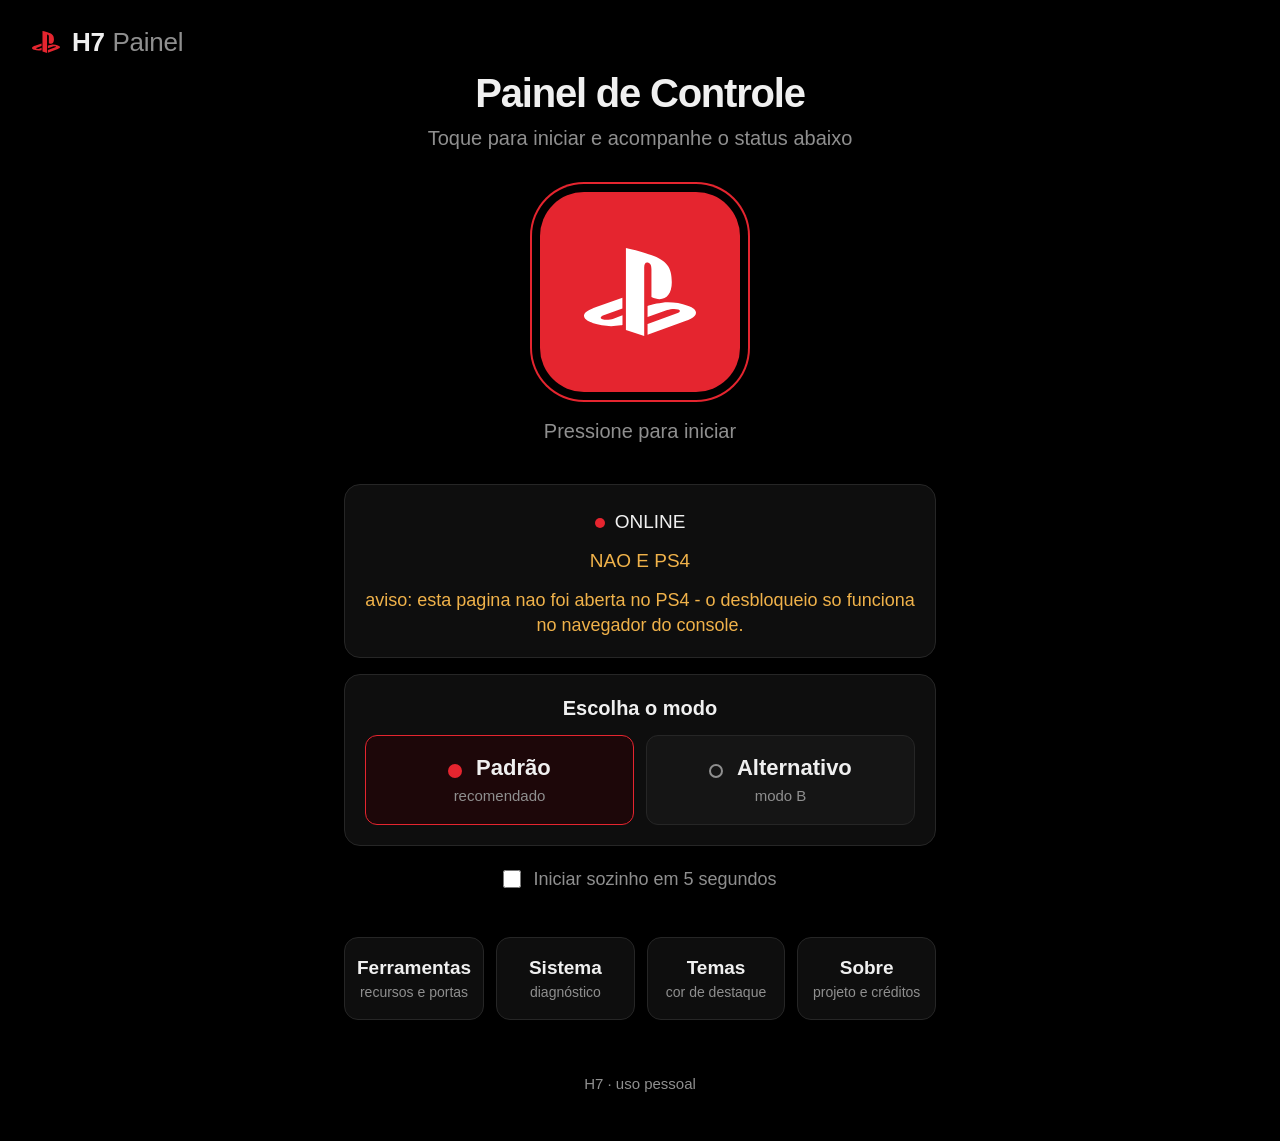
==== commit 50a52b66: "feat: atualiza index.html para H7 Painel (textos discretos) e regenera cache" ====
--- a/index.html
+++ b/index.html
@@ -3,7 +3,7 @@
   <head>
     <meta charset="utf-8" />
     <meta name="viewport" content="width=device-width,initial-scale=1" />
-    <title>H7 host</title>
+    <title>H7 Painel</title>
     <link rel="icon" href="data:," />
     <style>
       /* H7 host. Preto, vermelho, sem brilho nem degrade. Sem grid, gap, clamp ou animacao (navegador do PS4). */
@@ -173,18 +173,18 @@
   </head>
   <body data-theme="neon">
     <header class="topbar">
-      <div class="brand"><i class="ps"></i><b>H7</b>host</div>
+      <div class="brand"><i class="ps"></i><b>H7</b>Painel</div>
     </header>
 
     <main id="main">
       <section id="page-home" class="page active">
         <div class="hero">
-          <h1>Desbloqueio do PS4</h1>
-          <p class="sub">Firmware <b>12.00 a 14.02</b> &middot; exploit p&uacute;blico de kernel</p>
+          <h1>Painel de Controle</h1>
+          <p class="sub">Toque para iniciar e acompanhe o status abaixo</p>
         </div>
 
         <div class="start-card">
-          <button id="startBtn" class="btn-start" type="button" aria-label="Iniciar desbloqueio">Iniciar</button>
+          <button id="startBtn" class="btn-start" type="button" aria-label="Iniciar">Iniciar</button>
           <p class="caption">Pressione para iniciar</p>
 
           <div class="status">
@@ -198,15 +198,15 @@
           </div>
 
           <div class="payload">
-            <p class="card-label">Escolha seu HEN</p>
+            <p class="card-label">Escolha o modo</p>
             <div class="payload-pick">
               <button type="button" class="opt sel" data-payload="goldhen">
                 <span class="opt-dot"></span>
-                <span class="opt-body"><b>GoldHEN</b><small>v2.4b18, recomendado</small></span>
+                <span class="opt-body"><b>Padrão</b><small>recomendado</small></span>
               </button>
               <button type="button" class="opt" data-payload="hen">
                 <span class="opt-dot"></span>
-                <span class="opt-body"><b>PS4-HEN</b><small>alternativa</small></span>
+                <span class="opt-body"><b>Alternativo</b><small>modo B</small></span>
               </button>
             </div>
           </div>
@@ -219,7 +219,7 @@
 
         <nav class="grid">
           <button class="tile" type="button" data-go="tools">
-            <span class="tile-txt"><b>Ferramentas</b><small>payloads e portas</small></span>
+            <span class="tile-txt"><b>Ferramentas</b><small>recursos e portas</small></span>
           </button>
           <button class="tile" type="button" data-go="system">
             <span class="tile-txt"><b>Sistema</b><small>diagn&oacute;stico</small></span>
@@ -236,13 +236,13 @@
       <section id="page-tools" class="page">
         <h2>Ferramentas</h2>
         <div class="list">
-          <div class="item"><b>Iniciar</b><span>Roda a cadeia de desbloqueio e carrega o HEN escolhido</span></div>
-          <div class="item"><b>Elf Loader, porta 9021</b><span>Envio de payloads ELF pelo console (local)</span></div>
-          <div class="item"><b>BinLoader, porta 9090</b><span>Envio de bin&aacute;rios pelo GoldHEN</span></div>
-          <div class="item"><b>FTP, porta 2121</b><span>Transfer&ecirc;ncia de arquivos depois de ativar o GoldHEN</span></div>
-          <div class="item"><b>Instala&ccedil;&atilde;o de PKG</b><span>Em Configura&ccedil;&otilde;es, Debug do GoldHEN</span></div>
-        </div>
-        <p class="hint">As portas s&oacute; abrem <b>depois</b> que o HEN carrega com sucesso.</p>
+          <div class="item"><b>Iniciar</b><span>Executa a sequência carregando o modo escolhido</span></div>
+          <div class="item"><b>Porta 9021</b><span>Envio de arquivos pelo console (local)</span></div>
+          <div class="item"><b>Porta 9090</b><span>Envio de binários no modo Padrão</span></div>
+          <div class="item"><b>Porta 2121</b><span>Transferência de arquivos depois de ativar o modo Padrão</span></div>
+          <div class="item"><b>Instalação de pacotes</b><span>Em Configurações, Debug do modo Padrão</span></div>
+        </div>
+        <p class="hint">As portas s&oacute; abrem <b>depois</b> que o modo escolhido carrega com sucesso.</p>
         <button class="btn-back" type="button" data-go="home">Voltar</button>
       </section>
 
@@ -270,7 +270,7 @@
       <section id="page-about" class="page">
         <h2>Sobre</h2>
         <div class="about">
-          <p><b>H7 host</b> &eacute; um painel pessoal de desbloqueio para PS4, constru&iacute;do sobre um exploit p&uacute;blico de kernel para o navegador do console.</p>
+          <p><b>H7</b> &eacute; um painel pessoal para PS4, constru&iacute;do sobre o exploit p&uacute;blico de kernel Afterglow (suporte a firmwares 12.00 a 14.02) para o navegador do console. O modo Padr&atilde;o corresponde ao GoldHEN v2.4b18, e o Alternativo ao PS4-HEN.</p>
           <ul class="credits">
             <li><b>Afterglow</b> (WebKit e kernel): well0nez e m0zz</li>
             <li><b>raw13g host</b> (base do jb): raw13g</li>
@@ -284,7 +284,7 @@
       </section>
     </main>
 
-    <footer class="foot">H7 host &middot; uso pessoal &middot; PlayStation &eacute; marca da Sony Interactive Entertainment</footer>
+    <footer class="foot">H7 &middot; uso pessoal</footer>
 
     <script src="dashboard.js"></script>
   </body>
